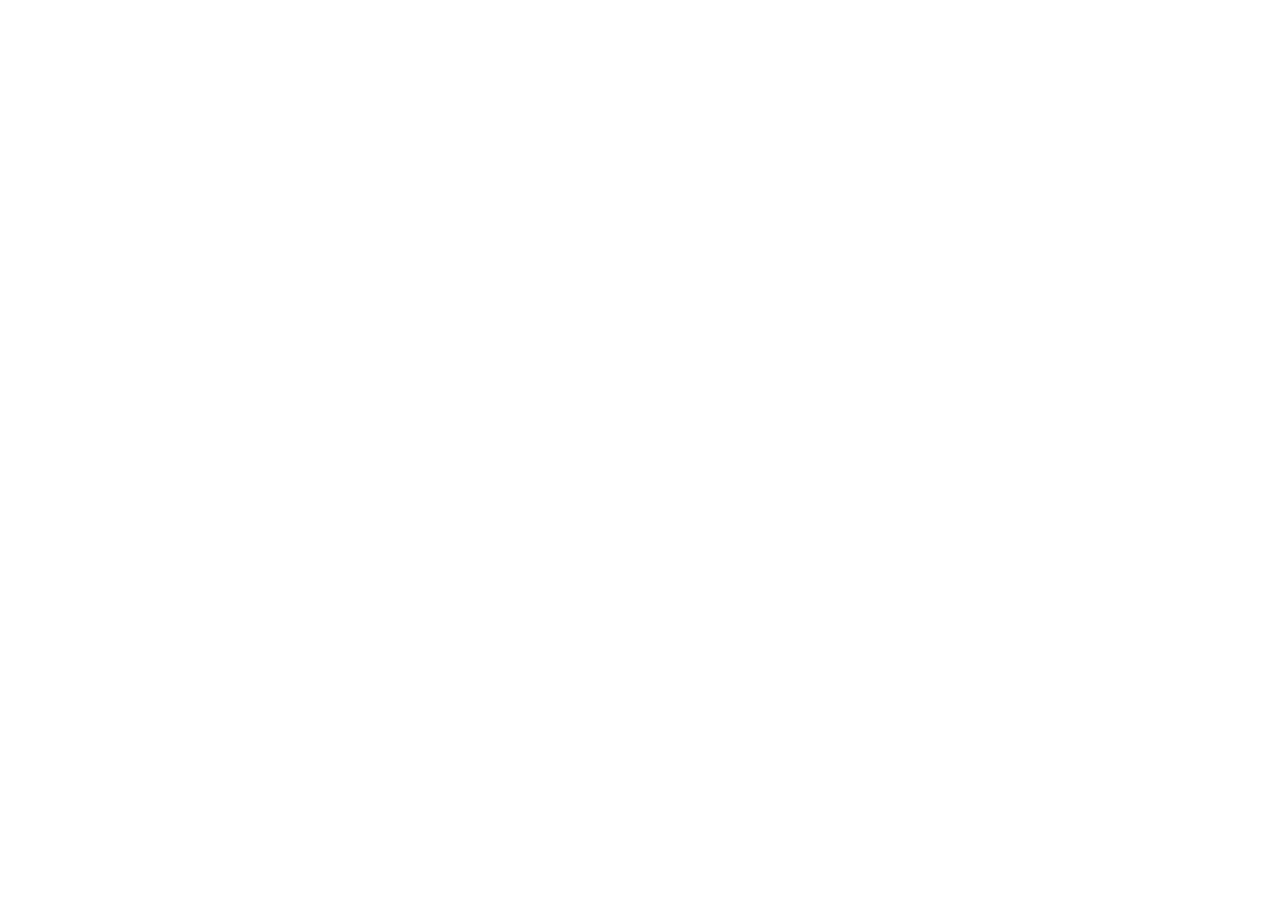
==== index.html @ dbf49f88 "Created html and css index.html - basic head and title styles.css - empty" ====
<!DOCTYPE html>
<html>
    <head>
        <meta charset = "UTF-8"> 

        <meta name="viewport" content="width=device-width, initial-scale=1.0">

        <title> Gregory Morrison | Portfolio</title>

        <link rel="stylesheet" href="styles.css">

    </head>
    
</html>
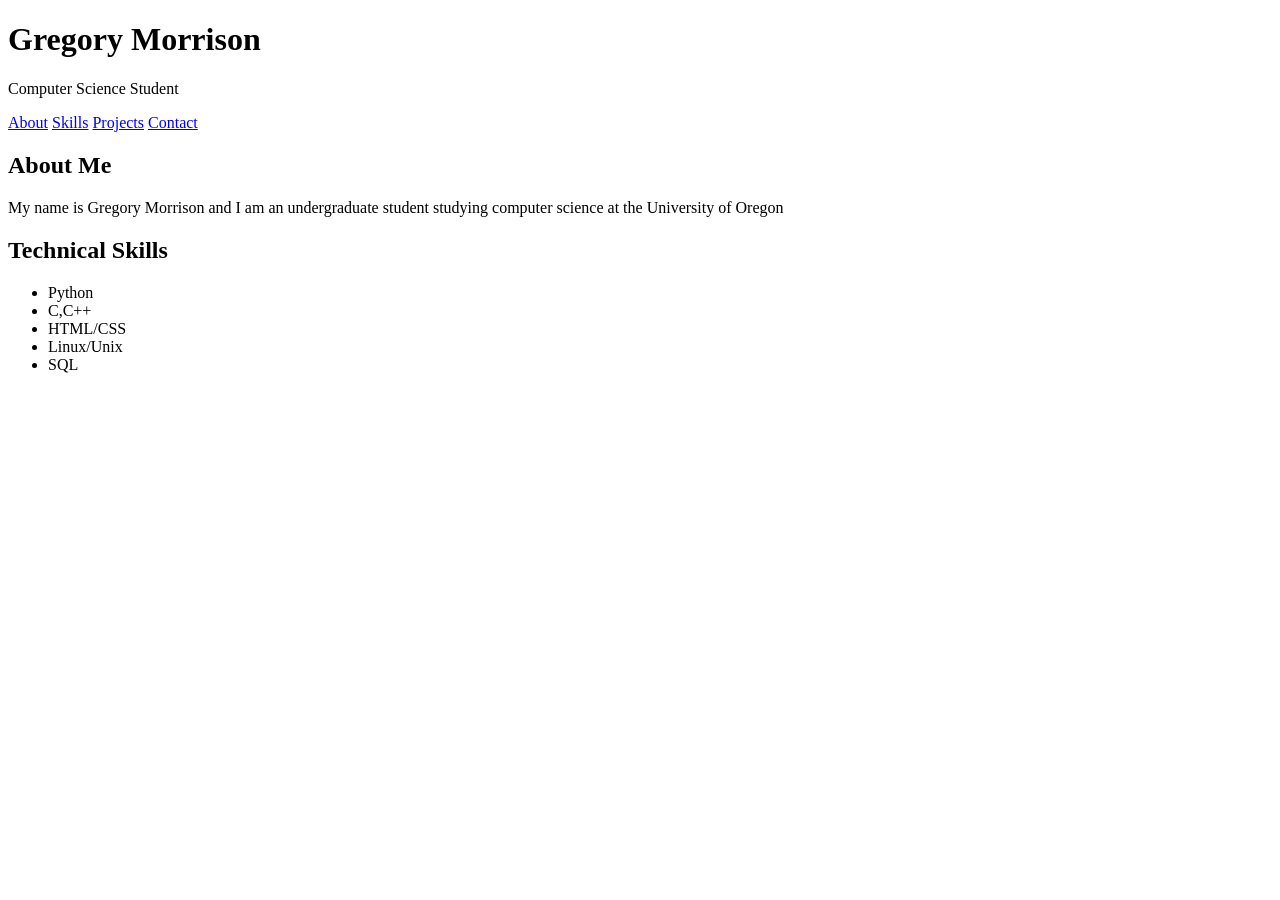
==== commit fa3ead72: "Updated html Updated index.html to include basic body" ====
--- a/index.html
+++ b/index.html
@@ -10,5 +10,45 @@
         <link rel="stylesheet" href="styles.css">
 
     </head>
-    
+    <body>
+        <header>
+            <h1> Gregory Morrison </h1>
+            <p> Computer Science Student</p>
+        </header>
+
+        <nav>
+            <a href="#about">About</a>
+            <a href="#skills">Skills</a>
+            <a href="#projects">Projects</a>
+            <a href="#contact">Contact</a>
+        </nav>
+
+        <main>
+            <section id="about">
+                <h2>About Me</h2>
+                <p>My name is Gregory Morrison and I am an undergraduate student studying computer science at the University of Oregon</p>
+            </section>
+
+            <section id="skills">
+                <h2>Technical Skills</h2>
+                <ul>
+                    <li>Python</li>
+                    <li>C,C++</li>
+                    <li>HTML/CSS</li>
+                    <li>Linux/Unix</li>
+                    <li>SQL</li>
+                </ul>
+
+            </section>
+
+            <section id="projects">
+
+            </section>
+
+            <section id="contact">
+
+            </section>
+        </main>
+
+    </body>
 </html>
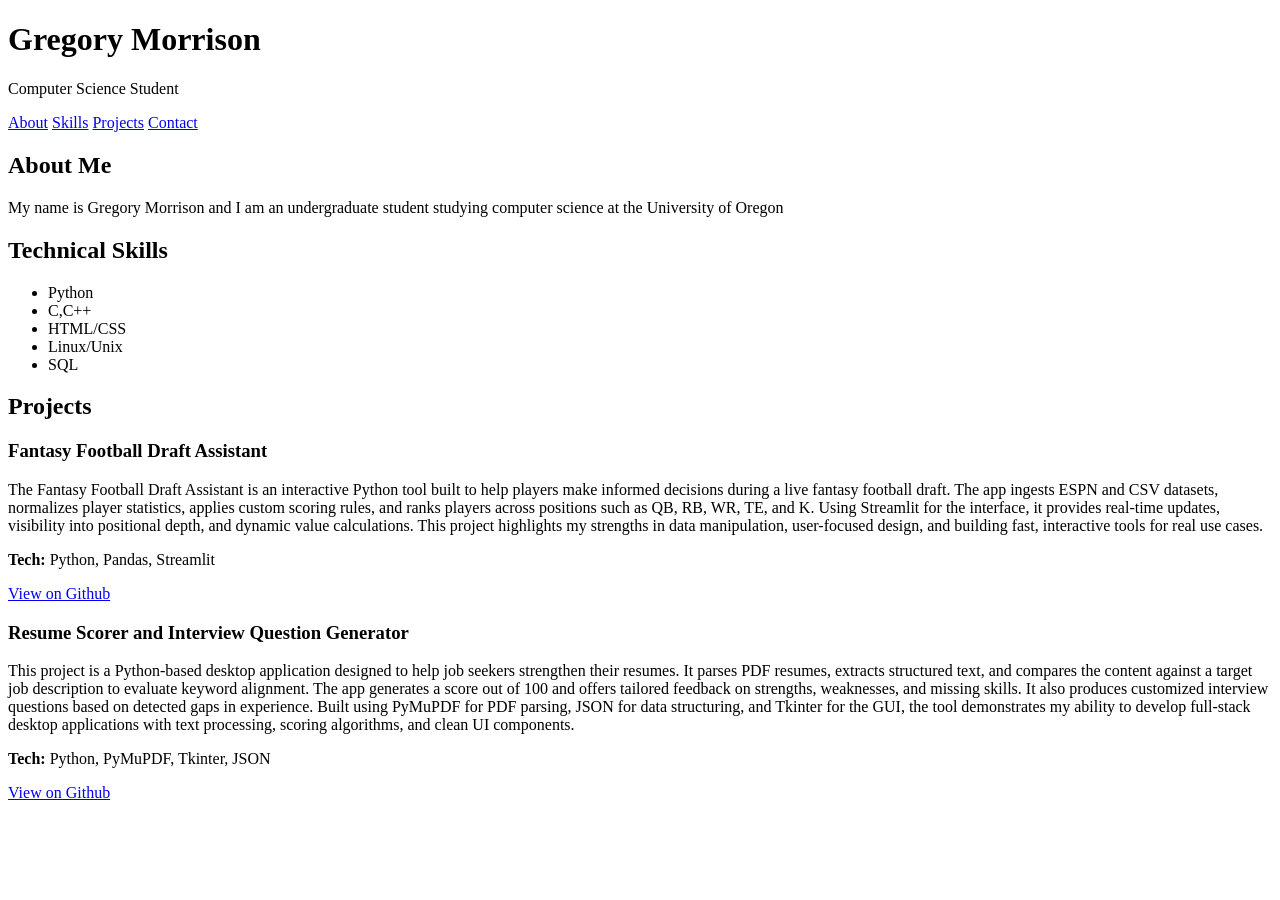
==== commit 520666ed: "Edited html and css css styling to body of html Finished projects section of body in index.html Dele" ====
--- a/index.html
+++ b/index.html
@@ -42,7 +42,21 @@
             </section>
 
             <section id="projects">
+                <h2>Projects</h2>
 
+                <div class="project-card">
+                    <h3>Fantasy Football Draft Assistant</h3>
+                    <p>The Fantasy Football Draft Assistant is an interactive Python tool built to help players make informed decisions during a live fantasy football draft. The app ingests ESPN and CSV datasets, normalizes player statistics, applies custom scoring rules, and ranks players across positions such as QB, RB, WR, TE, and K. Using Streamlit for the interface, it provides real-time updates, visibility into positional depth, and dynamic value calculations. This project highlights my strengths in data manipulation, user-focused design, and building fast, interactive tools for real use cases.</p>
+                    <p><strong>Tech: </strong> Python, Pandas, Streamlit</p>
+                    <a href="https://github.com/Gregmorr/FantasyFootballChatBot.git" target="_blank">View on Github</a>
+                </div>
+
+                <div class="project-card">
+                    <h3>Resume Scorer and Interview Question Generator</h3>
+                    <p>This project is a Python-based desktop application designed to help job seekers strengthen their resumes. It parses PDF resumes, extracts structured text, and compares the content against a target job description to evaluate keyword alignment. The app generates a score out of 100 and offers tailored feedback on strengths, weaknesses, and missing skills. It also produces customized interview questions based on detected gaps in experience. Built using PyMuPDF for PDF parsing, JSON for data structuring, and Tkinter for the GUI, the tool demonstrates my ability to develop full-stack desktop applications with text processing, scoring algorithms, and clean UI components.</p>
+                    <p><strong>Tech: </strong>Python, PyMuPDF, Tkinter, JSON</p>
+                    <a href="https://github.com/Tyrost/Resume-Builder-UO-Hackathon.git" target="_blank">View on Github</a>
+                </div>
             </section>
 
             <section id="contact">
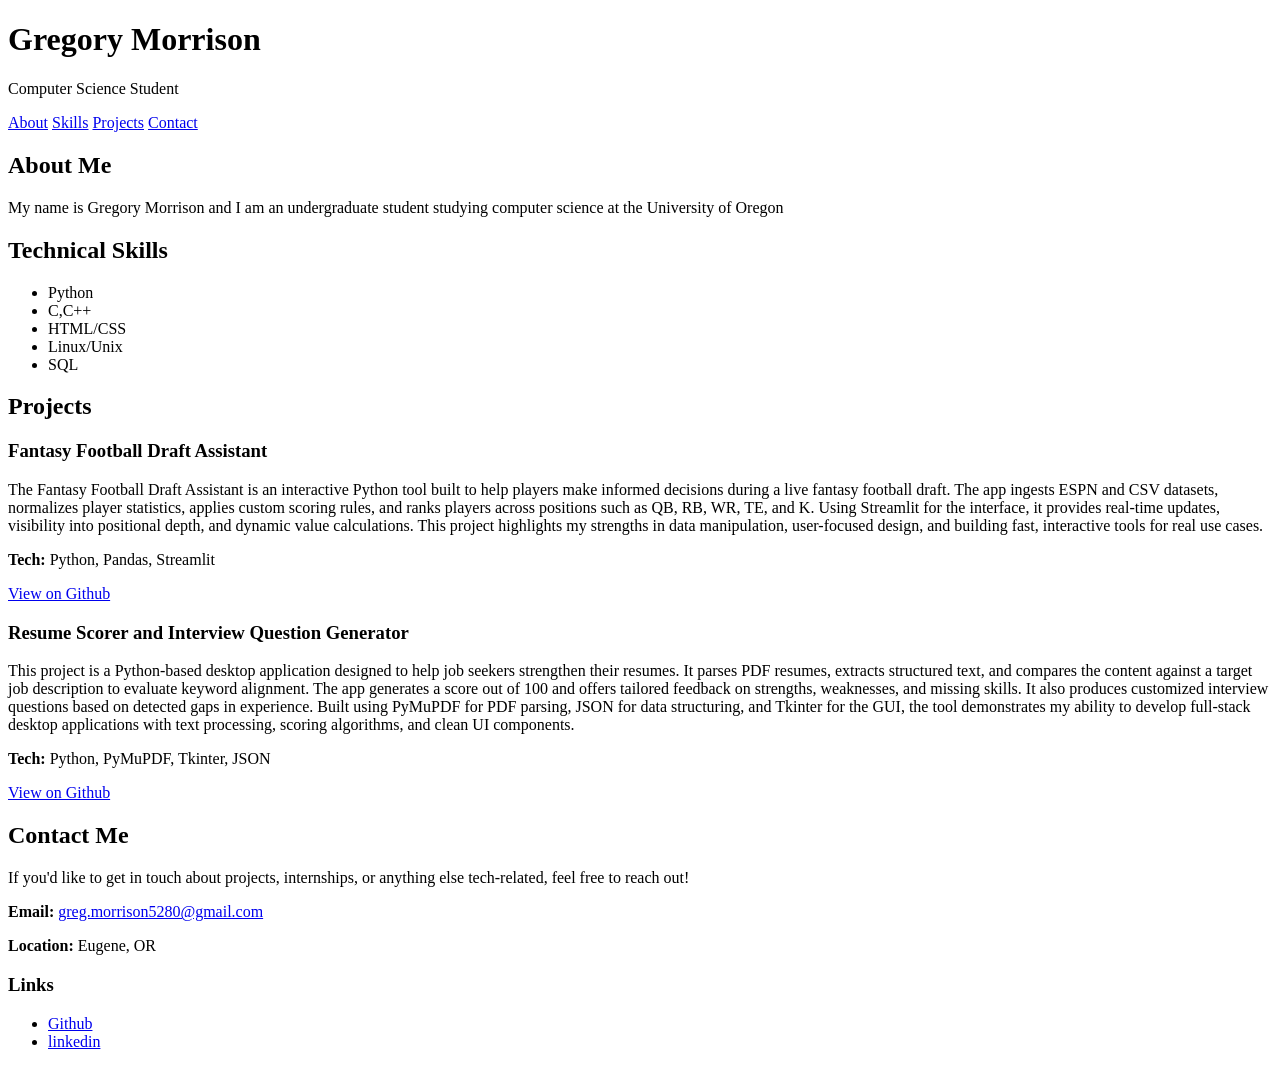
==== commit 9d988889: "updated index.html updated index.html to include a contact section" ====
--- a/index.html
+++ b/index.html
@@ -60,6 +60,22 @@
             </section>
 
             <section id="contact">
+                <h2>Contact Me</h2>
+                <p>If you'd like to get in touch about projects, internships, or anything else tech-related, feel free to reach out!</p>
+                <div class="contact-info">
+                    <p><strong>Email: </strong> <a href="mailto:greg.morrison5280@gmail.com">greg.morrison5280@gmail.com</a></p>
+                    <p><strong>Location: </strong> Eugene, OR</p>
+                </div>
+
+                <div class="social-info">
+                    <h3>Links</h3>
+                    <ul>
+                        <li><a href="https://github.com/Gregmorr" target="_blank">Github</a></li>
+                        <li><a href="www.linkedin.com/in/gregmorrison12" target="_blank">linkedin</a></li>
+                    </ul>
+
+                </div>
+
 
             </section>
         </main>
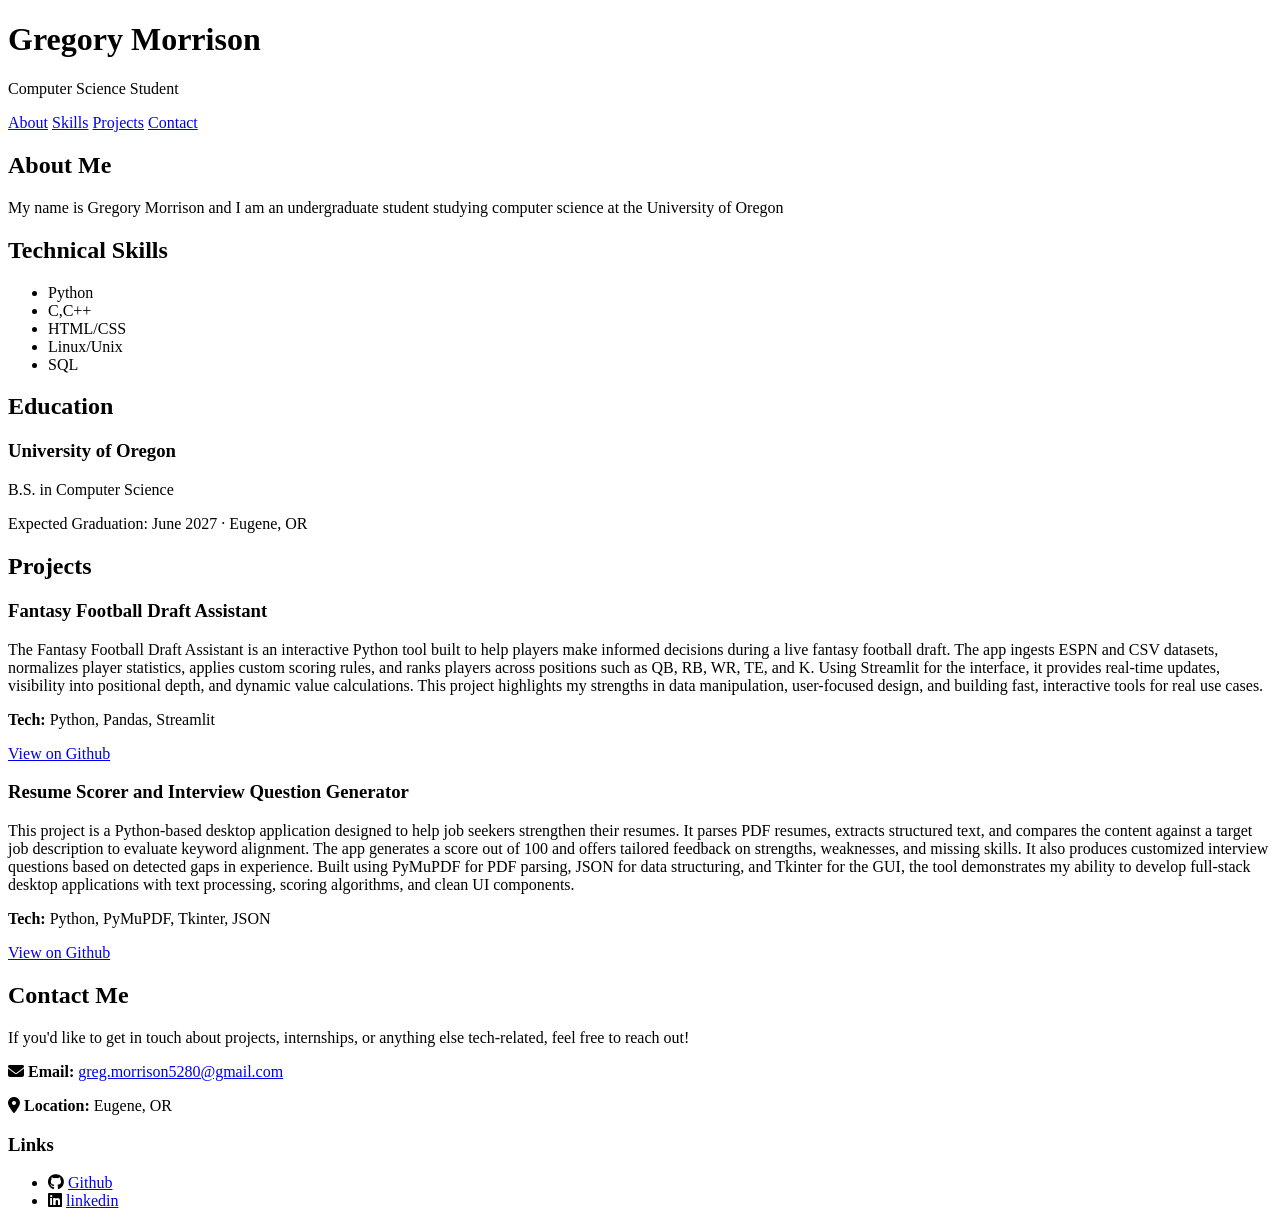
==== commit bcea13d5: "Updated html Added Education Section" ====
--- a/index.html
+++ b/index.html
@@ -8,6 +8,7 @@
         <title> Gregory Morrison | Portfolio</title>
 
         <link rel="stylesheet" href="styles.css">
+        <link rel="stylesheet" href="https://cdnjs.cloudflare.com/ajax/libs/font-awesome/6.5.0/css/all.min.css">
 
     </head>
     <body>
@@ -41,6 +42,17 @@
 
             </section>
 
+            <section id="education">
+                <h2>Education</h2>
+
+                <div class="edu-item">
+                    <h3>University of Oregon</h3>
+                    <p class="edu-degree">B.S. in Computer Science</p>
+                    <p class="edu-meta">Expected Graduation: June 2027 · Eugene, OR</p>
+                </div>
+
+            </section>
+
             <section id="projects">
                 <h2>Projects</h2>
 
@@ -63,15 +75,25 @@
                 <h2>Contact Me</h2>
                 <p>If you'd like to get in touch about projects, internships, or anything else tech-related, feel free to reach out!</p>
                 <div class="contact-info">
-                    <p><strong>Email: </strong> <a href="mailto:greg.morrison5280@gmail.com">greg.morrison5280@gmail.com</a></p>
-                    <p><strong>Location: </strong> Eugene, OR</p>
+                    
+                    <p>
+                        <i class="fa-solid fa-envelope"></i>
+                        <strong>Email: </strong> <a href="mailto:greg.morrison5280@gmail.com">greg.morrison5280@gmail.com</a></p>
+
+                    <p>
+                        <i class="fa-solid fa-location-dot"></i>
+                        <strong>Location: </strong> Eugene, OR</p>
                 </div>
 
                 <div class="social-info">
                     <h3>Links</h3>
                     <ul>
-                        <li><a href="https://github.com/Gregmorr" target="_blank">Github</a></li>
-                        <li><a href="www.linkedin.com/in/gregmorrison12" target="_blank">linkedin</a></li>
+                        <li>
+                            <i class="fa-brands fa-github"></i>
+                            <a href="https://github.com/Gregmorr" target="_blank">Github</a></li>
+                        <li>
+                            <i class="fa-brands fa-linkedin"></i>
+                            <a href="www.linkedin.com/in/gregmorrison12" target="_blank">linkedin</a></li>
                     </ul>
 
                 </div>
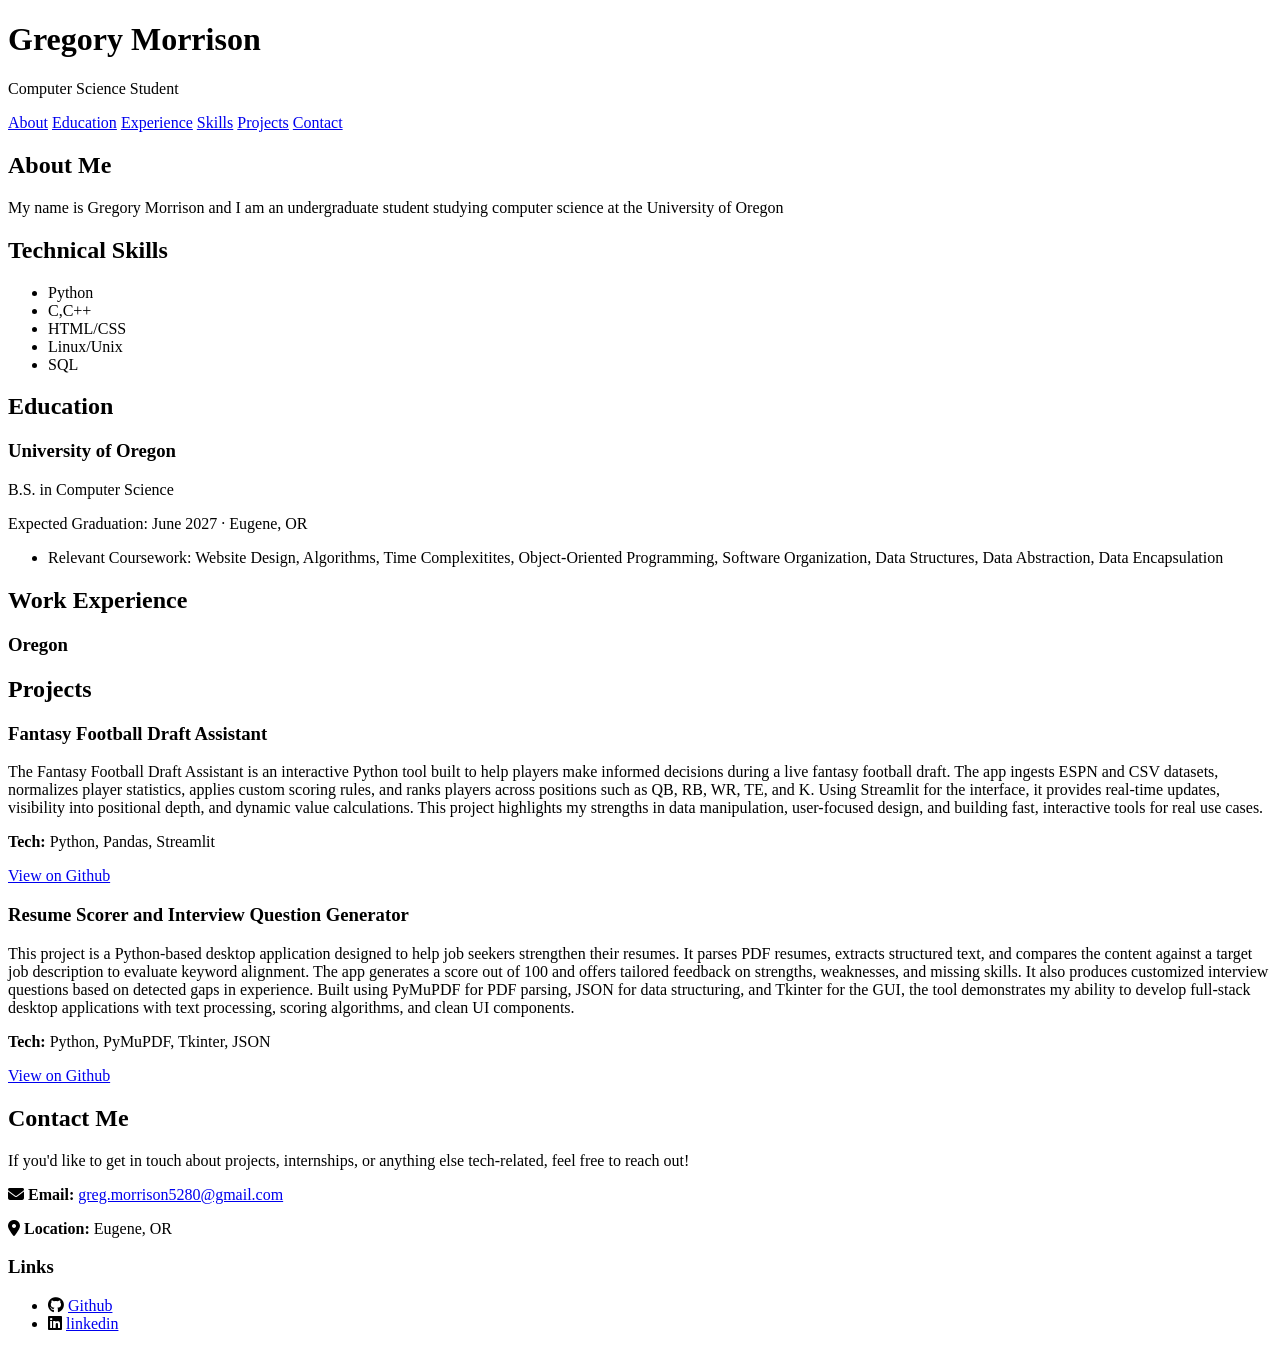
==== commit 2f3bf5d5: "Updated index.html Ubdated index to add education and experience" ====
--- a/index.html
+++ b/index.html
@@ -19,6 +19,8 @@
 
         <nav>
             <a href="#about">About</a>
+            <a href="#education">Education</a>
+            <a href="#experience">Experience</a>
             <a href="#skills">Skills</a>
             <a href="#projects">Projects</a>
             <a href="#contact">Contact</a>
@@ -49,9 +51,20 @@
                     <h3>University of Oregon</h3>
                     <p class="edu-degree">B.S. in Computer Science</p>
                     <p class="edu-meta">Expected Graduation: June 2027 · Eugene, OR</p>
+                    <ul>
+                        <li>Relevant Coursework: Website Design, Algorithms, Time Complexitites, Object-Oriented Programming, Software Organization, Data Structures, Data Abstraction, Data Encapsulation </li>
+                    </ul>
                 </div>
+            </section>
 
+            <section id="experience">
+                <h2>Work Experience</h2>
+
+                <div class="exp-item">
+                    <h3>Oregon</h3>
+                </div>
             </section>
+
 
             <section id="projects">
                 <h2>Projects</h2>
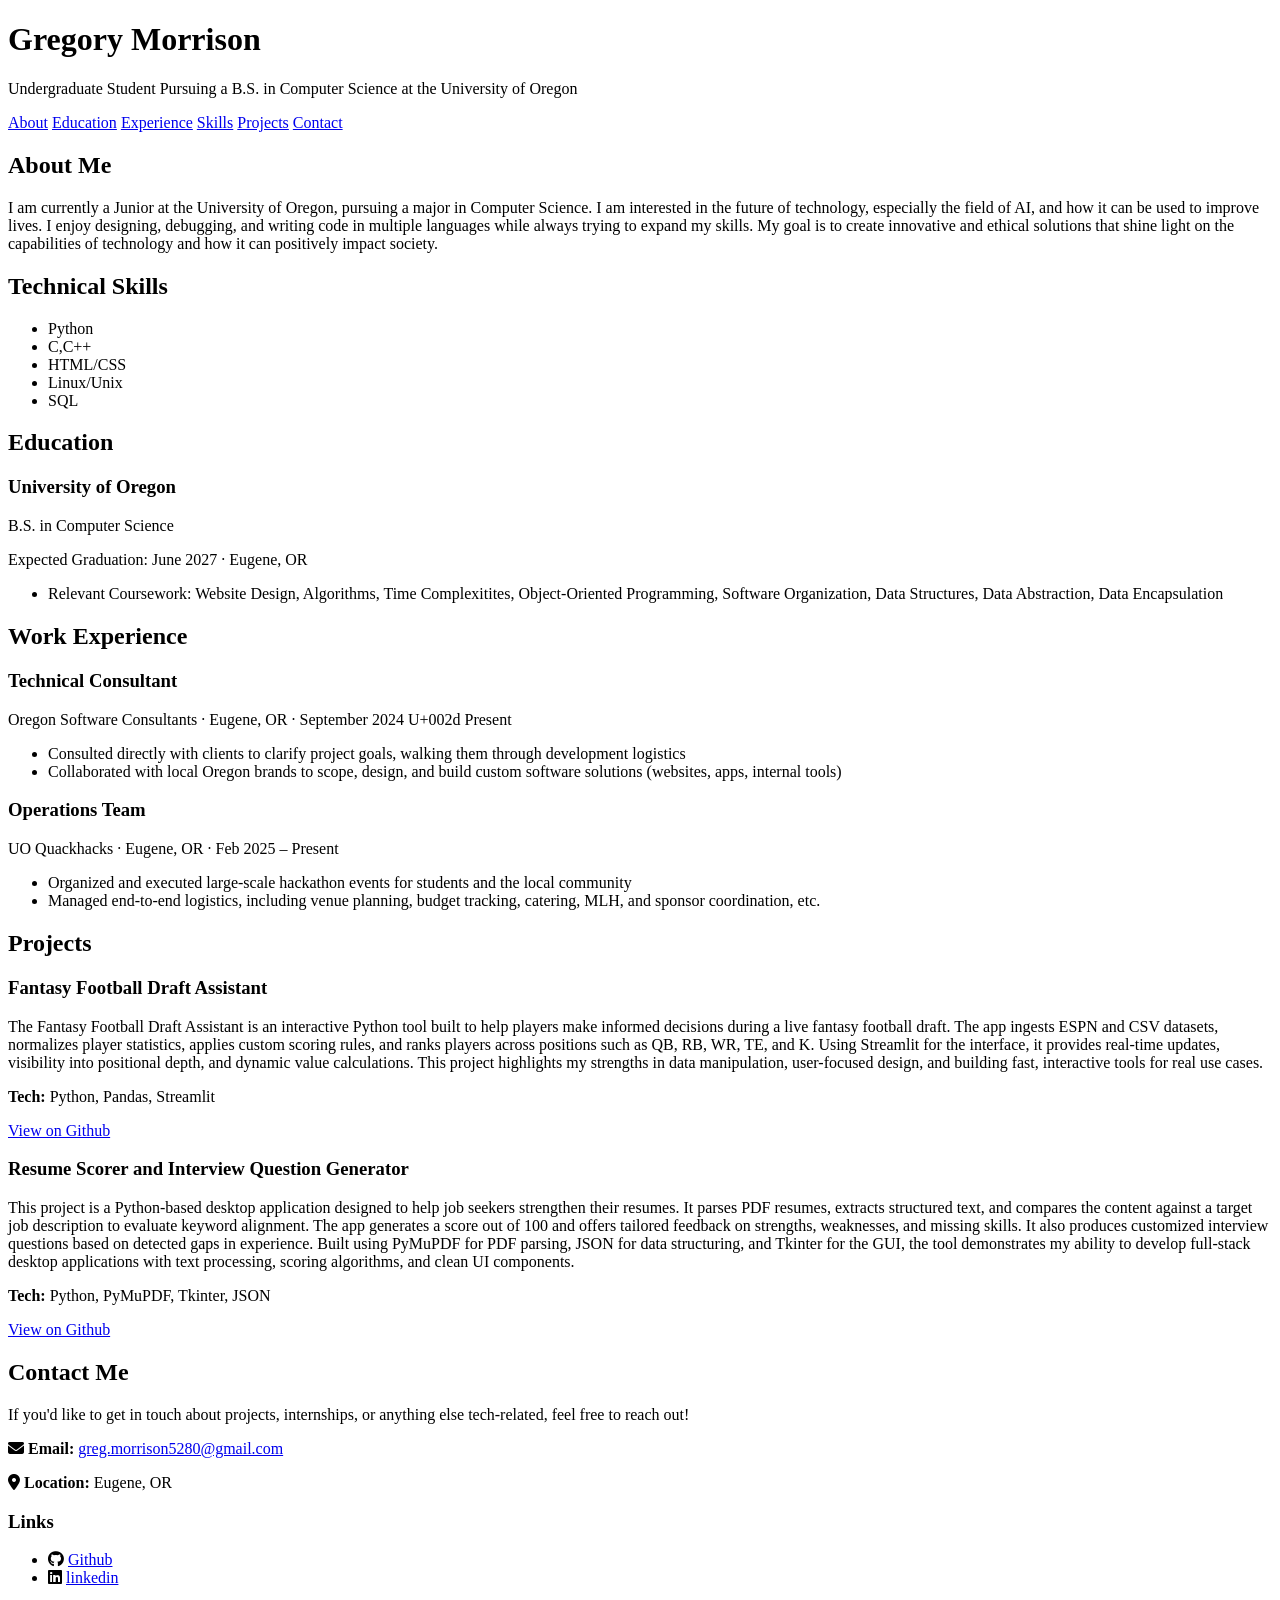
==== commit c43f1bf0: "Updated index.html Finished basic info" ====
--- a/index.html
+++ b/index.html
@@ -2,19 +2,18 @@
 <html>
     <head>
         <meta charset = "UTF-8"> 
-
         <meta name="viewport" content="width=device-width, initial-scale=1.0">
-
         <title> Gregory Morrison | Portfolio</title>
 
-        <link rel="stylesheet" href="styles.css">
         <link rel="stylesheet" href="https://cdnjs.cloudflare.com/ajax/libs/font-awesome/6.5.0/css/all.min.css">
+        <link href="https://fonts.googleapis.com/css2?family=Inter:wght@400;500;600;700&display=swap" rel="stylesheet">
+         <link rel="stylesheet" href="styles.css">
 
     </head>
     <body>
         <header>
             <h1> Gregory Morrison </h1>
-            <p> Computer Science Student</p>
+            <p> Undergraduate Student Pursuing a B.S. in Computer Science at the University of Oregon </p>
         </header>
 
         <nav>
@@ -29,7 +28,7 @@
         <main>
             <section id="about">
                 <h2>About Me</h2>
-                <p>My name is Gregory Morrison and I am an undergraduate student studying computer science at the University of Oregon</p>
+                <p>I am currently a Junior at the University of Oregon, pursuing a major in Computer Science. I am interested in the future of technology, especially the field of AI, and how it can be used to improve lives. I enjoy designing, debugging, and writing code in multiple languages while always trying to expand my skills. My goal is to create innovative and ethical solutions that shine light on the capabilities of technology and how it can positively impact society.</p>
             </section>
 
             <section id="skills">
@@ -61,7 +60,21 @@
                 <h2>Work Experience</h2>
 
                 <div class="exp-item">
-                    <h3>Oregon</h3>
+                    <h3>Technical Consultant</h3>
+                    <p class="exp-meta">Oregon Software Consultants · Eugene, OR · September 2024 U+002d Present</p>
+                    <ul>
+                        <li>Consulted directly with clients to clarify project goals, walking them through development logistics</li>
+                        <li>Collaborated with local Oregon brands to scope, design, and build custom software solutions (websites, apps, internal tools)</li>
+                    </ul>
+                </div>
+
+                <div class="exp-item">
+                    <h3>Operations Team</h3>
+                    <p class="exp-meta">UO Quackhacks · Eugene, OR · Feb 2025 – Present</p>
+                    <ul>
+                        <li>Organized and executed large-scale hackathon events for students and the local community</li>
+                        <li>Managed end-to-end logistics, including venue planning, budget tracking, catering, MLH, and sponsor coordination, etc.</li>
+                    </ul>
                 </div>
             </section>
 
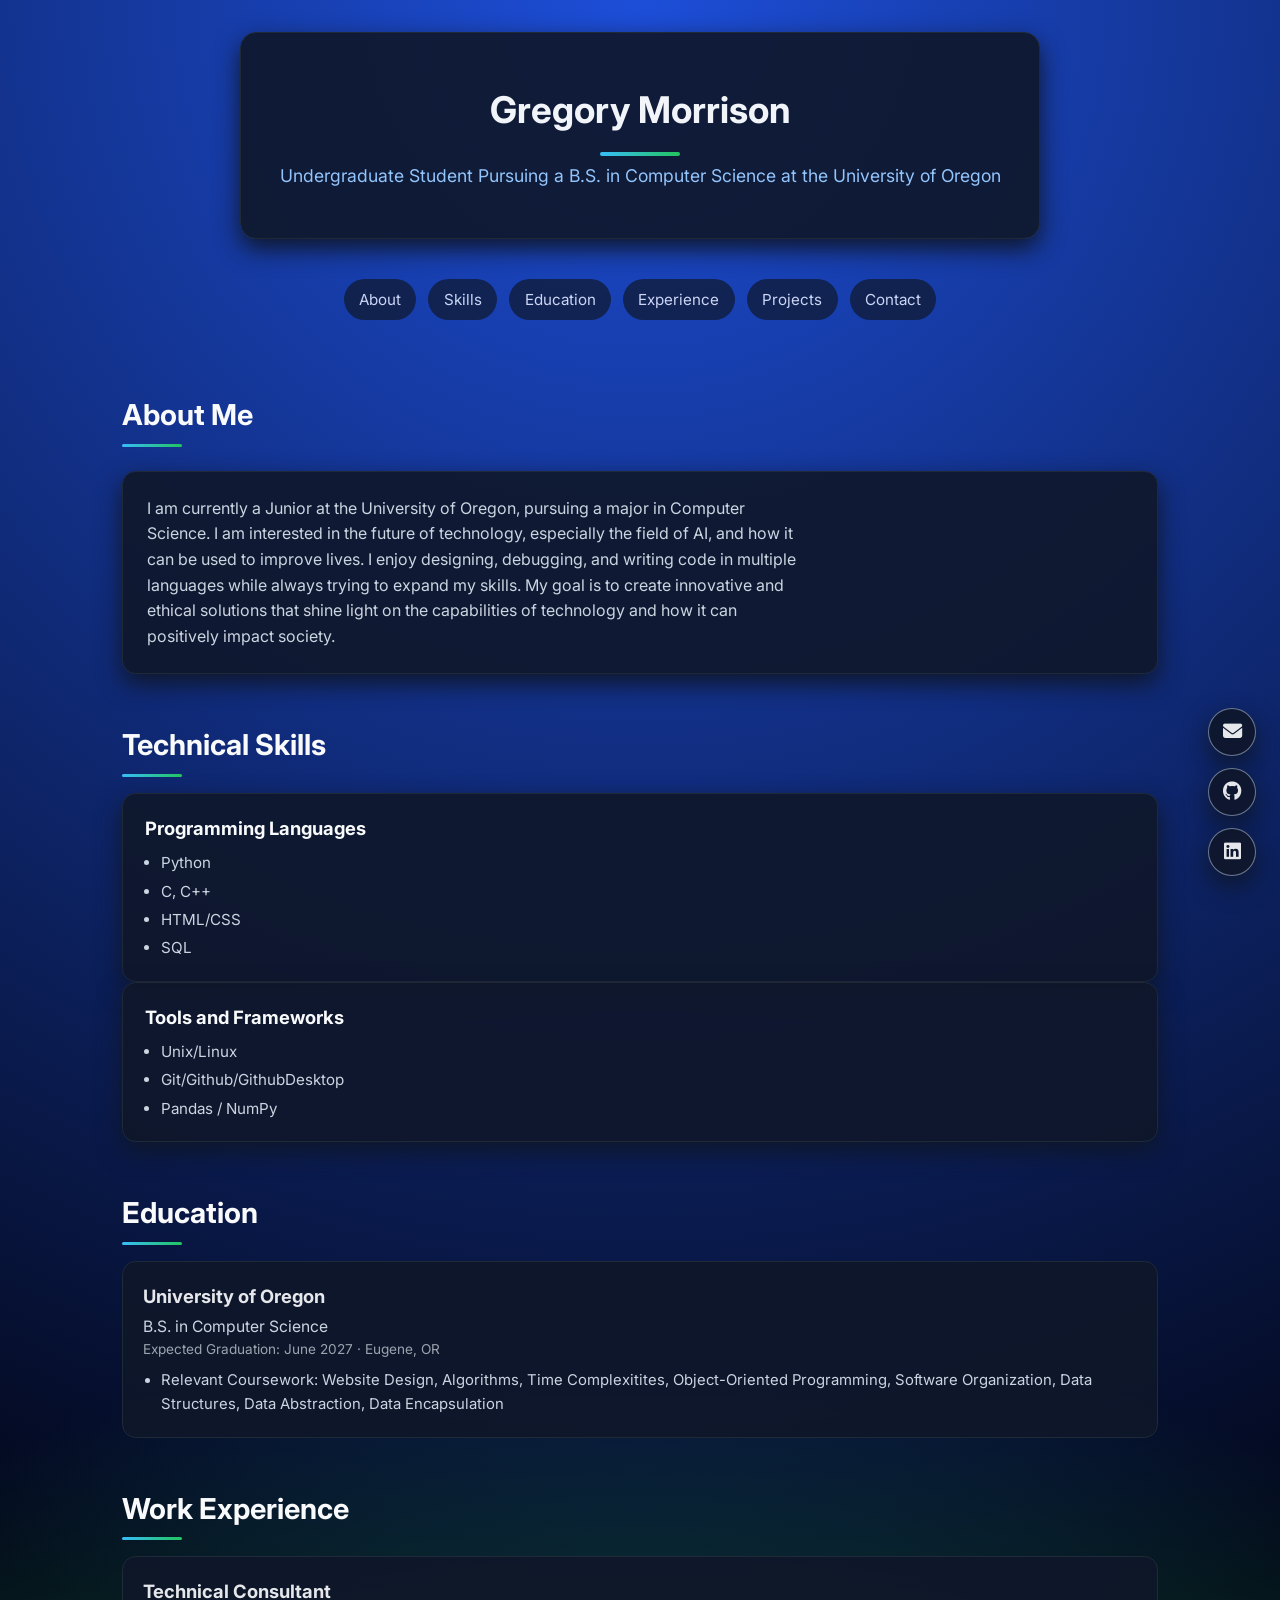
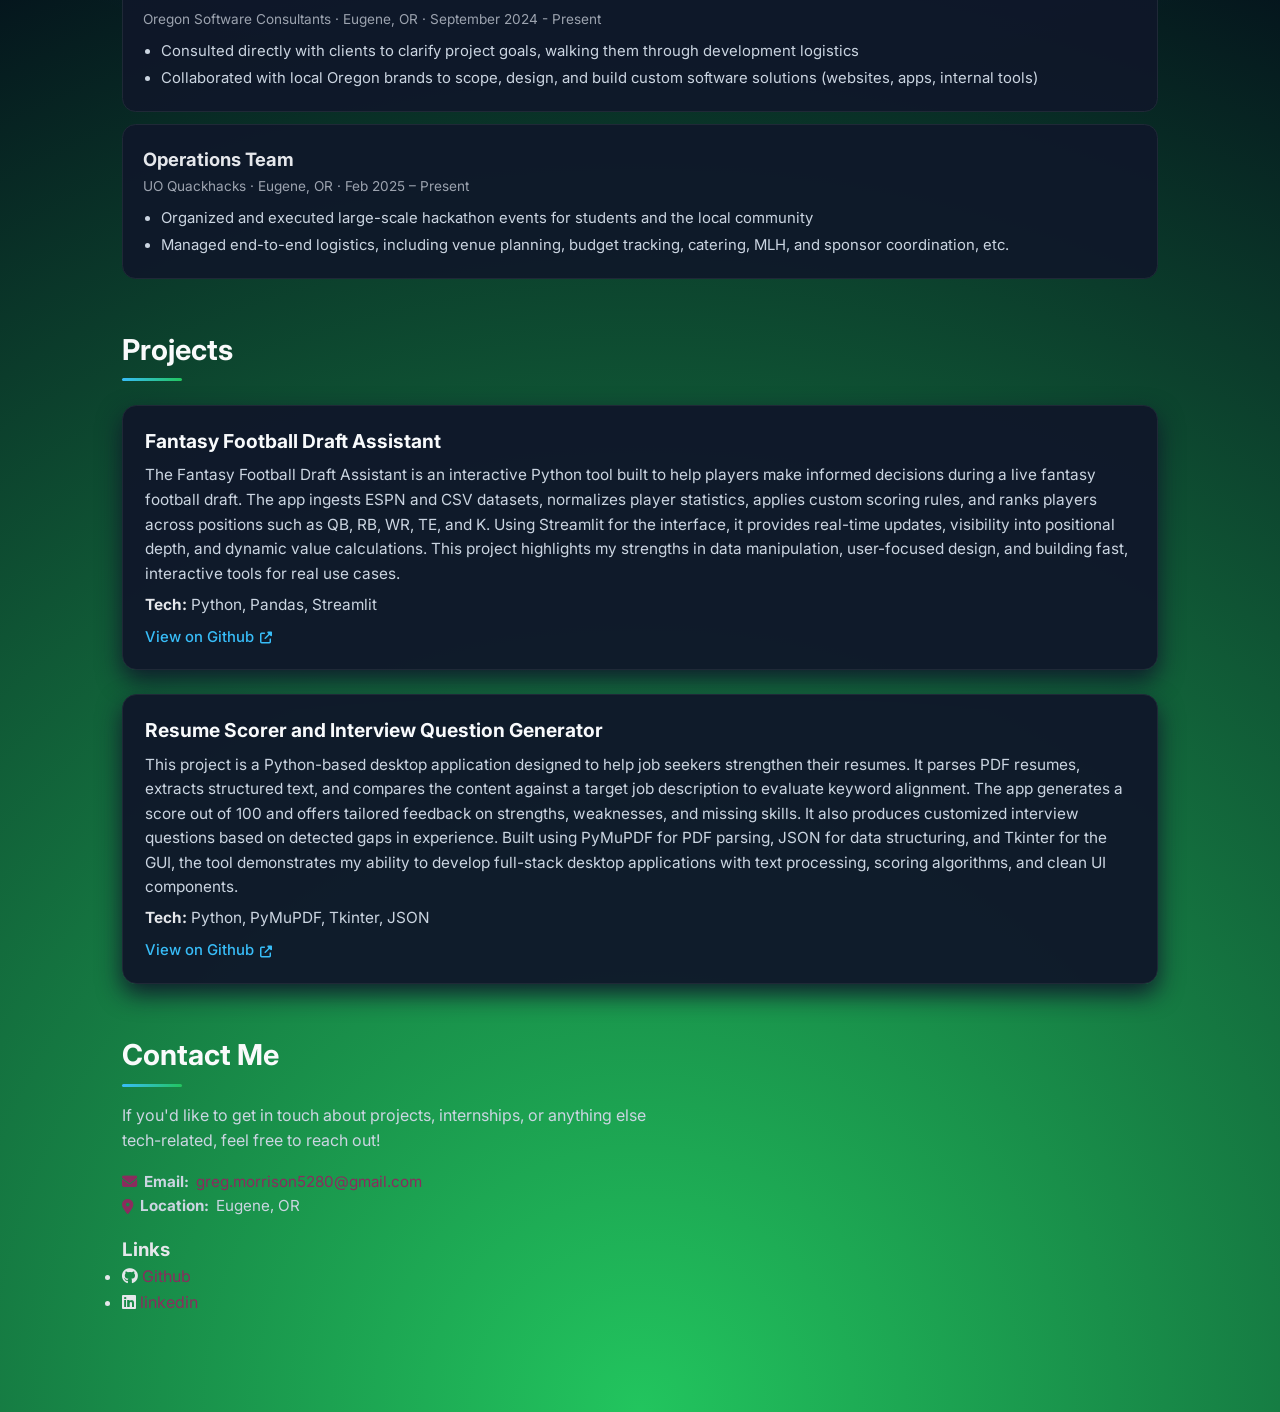
==== commit e51317b8: "Moved html and css outside of personal_website deleted personal_website" ====
--- a/index.html
+++ b/index.html
@@ -11,16 +11,16 @@
 
     </head>
     <body>
-        <header>
+        <header class="hero-header">
             <h1> Gregory Morrison </h1>
             <p> Undergraduate Student Pursuing a B.S. in Computer Science at the University of Oregon </p>
         </header>
 
-        <nav>
+        <nav class="nav-links">
             <a href="#about">About</a>
+            <a href="#skills">Skills</a>
             <a href="#education">Education</a>
             <a href="#experience">Experience</a>
-            <a href="#skills">Skills</a>
             <a href="#projects">Projects</a>
             <a href="#contact">Contact</a>
         </nav>
@@ -28,19 +28,38 @@
         <main>
             <section id="about">
                 <h2>About Me</h2>
-                <p>I am currently a Junior at the University of Oregon, pursuing a major in Computer Science. I am interested in the future of technology, especially the field of AI, and how it can be used to improve lives. I enjoy designing, debugging, and writing code in multiple languages while always trying to expand my skills. My goal is to create innovative and ethical solutions that shine light on the capabilities of technology and how it can positively impact society.</p>
+                <div class="about-card">
+                    <p>I am currently a Junior at the University of Oregon, pursuing a major in Computer Science. 
+                I am interested in the future of technology, especially the field of AI, and how it can be used to improve lives. 
+                I enjoy designing, debugging, and writing code in multiple languages while always trying to expand my skills. 
+                My goal is to create innovative and ethical solutions that shine light on the capabilities of technology and how it can positively impact society.
+                   </p>
+                </div>
             </section>
 
             <section id="skills">
                 <h2>Technical Skills</h2>
+
+                <div class="skill-grid-match">
+
+                <div class="skill-card-match">
+                    <h3>Programming Languages</h3>
                 <ul>
                     <li>Python</li>
-                    <li>C,C++</li>
+                    <li>C, C++</li>
                     <li>HTML/CSS</li>
-                    <li>Linux/Unix</li>
                     <li>SQL</li>
                 </ul>
+            </div>
 
+            <div class="skill-card-match">
+                <h3>Tools and Frameworks</h3>
+                <ul>
+                    <li>Unix/Linux</li>
+                    <li>Git/Github/GithubDesktop</li>
+                    <li>Pandas / NumPy</li>
+                </ul>
+            </div>
             </section>
 
             <section id="education">
@@ -61,7 +80,7 @@
 
                 <div class="exp-item">
                     <h3>Technical Consultant</h3>
-                    <p class="exp-meta">Oregon Software Consultants · Eugene, OR · September 2024 U+002d Present</p>
+                    <p class="exp-meta">Oregon Software Consultants · Eugene, OR · September 2024 - Present</p>
                     <ul>
                         <li>Consulted directly with clients to clarify project goals, walking them through development logistics</li>
                         <li>Collaborated with local Oregon brands to scope, design, and build custom software solutions (websites, apps, internal tools)</li>
@@ -127,6 +146,16 @@
 
             </section>
         </main>
-
+        <div class="floating-links">
+            <a href="#contact" class="fab" title="Contact">
+                <i class="fa-solid fa-envelope"></i>
+            </a>
+            <a href="https://github.com/Gregmorr" class="fab" target="_blank" title="GitHub">
+                <i class="fa-brands fa-github"></i>
+            </a>
+            <a href="https://www.linkedin.com/in/gregmorrison12/" class="fab" target="_blank" title="LinkedIn">
+                <i class="fa-brands fa-linkedin"></i>
+            </a>
+        </div>
     </body>
 </html>
--- a/styles.css
+++ b/styles.css
@@ -0,0 +1,686 @@
+/* ============================
+   GLOBAL / RESET
+   ============================ */
+
+* {
+  margin: 0;
+  padding: 0;
+  box-sizing: border-box;
+}
+
+html {
+  scroll-behavior: smooth;
+}
+
+body {
+  font-family: "Inter", system-ui, -apple-system, BlinkMacSystemFont, "Segoe UI", sans-serif;
+  background:
+    radial-gradient(circle at top, #1d4ed8 0, transparent 55%),
+    radial-gradient(circle at bottom, #22c55e 0, transparent 55%),
+    #020617;
+  color: #e5e7eb;
+  line-height: 1.6;
+  min-height: 100vh;
+}
+
+/* A simple centered layout */
+header.site-header,
+main,
+footer.site-footer {
+  max-width: 1100px;
+  margin: 0 auto;
+  padding: 0 1.5rem;
+}
+
+/* Links */
+a {
+  color: #38bdf8;
+  text-decoration: none;
+}
+
+a:hover {
+  text-decoration: underline;
+}
+
+/* Section spacing */
+.section,
+#about,
+#skills,
+#education,
+#experience,
+#projects,
+#contact {
+  margin-top: 3.0rem;
+  margin-bottom: 3.0rem;
+}
+
+.section h2,
+#about h2,
+#skills h2,
+#education h2,
+#experience h2,
+#projects h2,
+#contact h2 {
+  font-size: 1.8rem;
+  margin-bottom: 1rem;
+  color: #f9fafb;
+  position: relative;
+}
+
+.section h2::after,
+#about h2::after,
+#skills h2::after,
+#education h2::after,
+#experience h2::after,
+#projects h2::after,
+#contact h2::after {
+  content: "";
+  display: block;
+  width: 60px;
+  height: 3px;
+  background: linear-gradient(to right, #38bdf8, #22c55e);
+  border-radius: 999px;
+  margin-top: 0.35rem;
+}
+
+
+/* ============================
+   HEADER & NAV
+   ============================ */
+
+.site-header {
+  position: sticky;
+  top: 0;
+  z-index: 50;
+  backdrop-filter: blur(14px);
+  background: rgba(15, 23, 42, 0.92);
+  border-bottom: 1px solid rgba(148, 163, 184, 0.35);
+  padding: 1rem 1.5rem;
+  display: flex;
+  flex-direction: column;
+  gap: 0.5rem;
+}
+
+.site-header h1 {
+  font-size: 1.9rem;
+  font-weight: 700;
+}
+
+.site-header p {
+  color: #9ca3af;
+  font-size: 0.95rem;
+}
+
+.site-header nav {
+  margin-top: 0.5rem;
+  display: flex;
+  flex-wrap: wrap;
+  gap: 0.75rem;
+}
+
+.site-header nav a {
+  font-size: 0.9rem;
+  padding: 0.4rem 0.75rem;
+  border-radius: 999px;
+  background: rgba(15, 23, 42, 0.7);
+  border: 1px solid transparent;
+  color: #cbd5f5;
+  text-decoration: none;
+  transition: all 0.2s ease;
+}
+
+.site-header nav a:hover {
+  border-color: rgba(148, 163, 184, 0.7);
+  background: rgba(15, 23, 42, 1);
+}
+
+/* Larger screens: header row layout */
+@media (min-width: 768px) {
+  .site-header {
+    padding: 1rem 0;
+    flex-direction: row;
+    align-items: center;
+    justify-content: space-between;
+  }
+
+  header.site-header,
+  main,
+  footer.site-footer {
+    padding: 0 2rem;
+  }
+}
+
+/* ============================
+   MAIN LAYOUT
+   ============================ */
+
+main {
+  padding-top: 1.5rem;
+  padding-bottom: 3rem;
+}
+
+/* About Section */
+#about p {
+  max-width: 650px;
+  color: #cbd5e1;
+}
+
+/* ============================
+   SKILLS
+   ============================ */
+
+.skills-grid {
+  display: grid;
+  gap: 1rem;
+  grid-template-columns: repeat(auto-fit, minmax(220px, 1fr));
+}
+
+.skill-card {
+  background: rgba(15, 23, 42, 0.9);
+  border: 1px solid #1f2937;
+  border-radius: 0.85rem;
+  padding: 1rem;
+  box-shadow: 0 8px 20px rgba(15, 23, 42, 0.9);
+  transition: all 0.2s ease;
+}
+
+.skill-card:hover {
+  border-color: #38bdf8;
+  transform: translateY(-3px);
+  box-shadow: 0 12px 26px rgba(15, 23, 42, 0.9);
+}
+
+.skill-card h3 {
+  font-size: 1.1rem;
+  margin-bottom: 0.4rem;
+}
+
+.skill-card ul {
+  list-style: none;
+  font-size: 0.93rem;
+  color: #cbd5e1;
+}
+
+.skill-card li {
+  margin-bottom: 0.2rem;
+}
+
+/* ============================
+   PROJECTS
+   ============================ */
+
+#projects {
+  margin-top: 2.5rem;
+}
+
+#projects h2 {
+  margin-bottom: 1.5rem;
+}
+
+/* Project Card */
+.project-card {
+  background: rgba(15, 23, 42, 0.95);
+  border: 1px solid #1f2937;
+  border-radius: 0.9rem;
+  padding: 1.25rem 1.4rem;
+  margin-bottom: 1.5rem;
+  box-shadow: 0 10px 24px rgba(15, 23, 42, 0.95);
+  transition: all 0.25s ease;
+}
+
+.project-card:hover {
+  border-color: #38bdf8;
+  box-shadow: 0 18px 36px rgba(15, 23, 42, 1);
+  transform: translateY(-3px);
+}
+
+.project-card h3 {
+  color: #f8fafc;
+  margin-bottom: 0.4rem;
+  font-size: 1.2rem;
+}
+
+.project-card p {
+  color: #cbd5e1;
+  margin-bottom: 0.4rem;
+  font-size: 0.96rem;
+}
+
+.project-card p strong {
+  color: #e5e7eb;
+}
+
+.project-card a {
+  display: inline-flex;
+  align-items: center;
+  gap: 0.35rem;
+  color: #38bdf8;
+  font-size: 0.93rem;
+  font-weight: 500;
+  text-decoration: none;
+}
+
+.project-card a::after {
+  content: "\f35d"; /* fa-arrow-up-right-from-square */
+  font-family: "Font Awesome 6 Free";
+  font-weight: 900;
+  font-size: 0.75rem;
+}
+
+.project-card a:hover {
+  text-decoration: underline;
+}
+
+/* ============================
+   EDUCATION
+   ============================ */
+
+.edu-item {
+  background: rgba(15, 23, 42, 0.9);
+  border: 1px solid #1f2937;
+  border-radius: 0.85rem;
+  padding: 1.25rem;
+  margin-top: 0.75rem;
+}
+
+.edu-item h3 {
+  font-size: 1.15rem;
+  margin-bottom: 0.2rem;
+}
+
+.edu-degree {
+  color: #cbd5e1;
+  font-size: 0.98rem;
+}
+
+.edu-meta {
+  color: #9ca3af;
+  font-size: 0.85rem;
+  margin-bottom: 0.5rem;
+}
+
+.edu-item ul {
+  list-style: disc;
+  margin-left: 1.1rem;
+  color: #cbd5e1;
+  font-size: 0.93rem;
+}
+
+/* ============================
+   EXPERIENCE
+   ============================ */
+
+.exp-item {
+  background: rgba(15, 23, 42, 0.9);
+  border: 1px solid #1f2937;
+  border-radius: 0.85rem;
+  padding: 1.25rem;
+  margin-top: 0.75rem;
+}
+
+.exp-item h3 {
+  font-size: 1.15rem;
+  margin-bottom: 0.15rem;
+}
+
+.exp-meta {
+  color: #9ca3af;
+  font-size: 0.85rem;
+  margin-bottom: 0.55rem;
+}
+
+.exp-item ul {
+  list-style: disc;
+  margin-left: 1.1rem;
+  color: #cbd5e1;
+  font-size: 0.93rem;
+}
+
+.exp-item li + li {
+  margin-top: 0.2rem;
+}
+
+/* ============================
+   CONTACT
+   ============================ */
+
+#contact p {
+  color: #cbd5e1;
+  max-width: 550px;
+}
+
+.contact-info {
+  margin: 1rem 0;
+}
+
+.contact-info p {
+  display: flex;
+  align-items: center;
+  gap: 0.45rem;
+  font-size: 0.95rem;
+}
+
+.contact-info i {
+  /* use darker complementary accent for contact icons to pair with light green background */
+  color: #8B2C5E;
+}
+
+.social-links {
+  margin-top: 0.75rem;
+}
+
+.social-links h3 {
+  font-size: 1rem;
+  margin-bottom: 0.4rem;
+}
+
+.social-links ul {
+  list-style: none;
+  display: flex;
+  flex-wrap: wrap;
+  gap: 0.75rem;
+}
+
+.social-links li {
+  display: flex;
+  align-items: center;
+  gap: 0.35rem;
+  font-size: 0.95rem;
+}
+
+.social-links i {
+  /* use darker complementary accent for social icons (GitHub / LinkedIn) */
+  color: #8B2C5E;
+}
+
+/* Contact-specific link colors: override global link color only inside the contact section */
+#contact a,
+#contact .contact-info a,
+#contact .social-links a {
+  color: #8B2C5E;
+  text-decoration: none;
+}
+
+#contact a:hover,
+#contact .contact-info a:hover,
+#contact .social-links a:hover {
+  color: #bf6aa0; /* lighter complementary hover */
+  text-decoration: underline;
+}
+
+/* ============================
+   FOOTER
+   ============================ */
+
+.site-footer {
+  max-width: 1100px;
+  margin: 0 auto;
+  padding: 1rem 1.5rem 2rem;
+  border-top: 1px solid rgba(148, 163, 184, 0.3);
+  color: #9ca3af;
+  font-size: 0.85rem;
+  text-align: center;
+}
+
+/* ============================
+   FLOATING ACTION BUTTONS
+   ============================ */
+
+.floating-links {
+  position: fixed;
+  right: 1.5rem;
+  bottom: 1.5rem;
+  display: flex;
+  flex-direction: column;
+  gap: 0.75rem;
+  z-index: 100;
+}
+
+.fab {
+  width: 3rem;
+  height: 3rem;
+  border-radius: 999px;
+  display: inline-flex;
+  align-items: center;
+  justify-content: center;
+  background: rgba(15, 23, 42, 0.9);
+  border: 1px solid rgba(148, 163, 184, 0.7);
+  box-shadow: 0 10px 25px rgba(15, 23, 42, 0.95);
+  color: #e5e7eb;
+  text-decoration: none;
+  transition: all 0.2s ease;
+}
+
+.fab:hover {
+  transform: translateY(-2px) scale(1.03);
+  border-color: #38bdf8;
+  box-shadow: 0 16px 32px rgba(15, 23, 42, 0.95);
+  color: #38bdf8;
+}
+
+.fab i {
+  font-size: 1.2rem;
+}
+
+/* Hide floating buttons on very small screens if you want */
+@media (max-width: 480px) {
+  .floating-links {
+    right: 1rem;
+    bottom: 1rem;
+  }
+}
+
+/* ====== Glow Hover Effect for Cards ====== */
+
+.project-card:hover,
+.skill-card:hover,
+.edu-item:hover,
+.exp-item:hover {
+  border-color: #38bdf8;
+  box-shadow:
+    0 0 10px rgba(56, 189, 248, 0.35),
+    0 0 25px rgba(56, 189, 248, 0.25),
+    0 0 45px rgba(56, 189, 248, 0.15);
+  transform: translateY(-4px);
+}
+
+
+/* ====== Glow Effect for Floating Buttons ====== */
+.fab:hover {
+  box-shadow:
+    0 0 12px rgba(56, 189, 248, 0.55),
+    0 0 28px rgba(56, 189, 248, 0.35),
+    0 0 42px rgba(56, 189, 248, 0.25);
+}
+
+/* ====== Glow for Navigation Buttons ====== */
+.site-header nav a:hover {
+  color: #38bdf8;
+  background: rgba(15, 23, 42, 0.95);
+  border-color: #38bdf8;
+  box-shadow:
+    0 0 10px rgba(56, 189, 248, 0.4),
+    0 0 20px rgba(56, 189, 248, 0.2);
+}
+
+/* ====== Glow for Icons in Contact Section ====== */
+.social-links li:hover i,
+.contact-info p:hover i {
+  color: #38bdf8;
+  text-shadow:
+    0 0 6px rgba(56, 189, 248, 0.7),
+    0 0 14px rgba(56, 189, 248, 0.4);
+}
+
+/* ============================
+   HERO / TITLE SECTION
+   ============================ */
+
+.hero-header {
+  text-align: center;
+  padding: 3rem 1rem;
+  margin: 2rem auto;
+  max-width: 800px;
+  background: rgba(15, 23, 42, 0.9);
+  border: 1px solid #1f2937;
+  border-radius: 1rem;
+  box-shadow: 0 10px 24px rgba(15, 23, 42, 1);
+  transition: all 0.25s ease;
+}
+
+.hero-header:hover {
+  border-color: #38bdf8;
+  box-shadow:
+    0 0 10px rgba(56, 189, 248, 0.35),
+    0 0 25px rgba(56, 189, 248, 0.25),
+    0 0 45px rgba(56, 189, 248, 0.15);
+}
+
+.hero-header h1 {
+  font-size: 2.3rem;
+  color: #f1f5f9;
+  margin-bottom: 0.4rem;
+}
+
+.hero-header h1::after {
+  content: "";
+  display: block;
+  width: 80px;
+  height: 4px;
+  margin: 0.75rem auto 0;
+  background: linear-gradient(to right, #38bdf8, #22c55e);
+  border-radius: 999px;
+}
+
+
+.hero-header p {
+  font-size: 1.1rem;
+  color: #93c5fd;
+}
+
+/* ============================
+   ABOUT ME (MATCH CARD STYLE)
+   ============================ */
+
+.about-card {
+  background: rgba(15, 23, 42, 0.9);
+  border: 1px solid #1f2937;
+  border-radius: 0.85rem;
+  padding: 1.5rem;
+  margin-top: 1.5rem;
+  box-shadow: 0 10px 24px rgba(15, 23, 42, 1);
+  transition: all 0.25s ease;
+}
+
+.about-card:hover {
+  border-color: #38bdf8;
+  box-shadow:
+    0 0 10px rgba(56, 189, 248, 0.35),
+    0 0 25px rgba(56, 189, 248, 0.25),
+    0 0 45px rgba(56, 189, 248, 0.15);
+}
+
+.about-card p {
+  color: #cbd5e1;
+  font-size: 1rem;
+  line-height: 1.6;
+}
+
+/* ============================
+   TECHNICAL SKILLS — GRID MATCH
+   ============================ */
+
+.skill-section {
+  display: grid;
+  gap: 1.5rem;
+  grid-template-columns: repeat(auto-fit, minmax(260px, 1fr));
+  /* spacing handled by the #skills section rule to keep headers consistent */
+  margin-top: 0;
+}
+
+/* ============================
+   CENTERED NAVIGATION LINKS
+   ============================ */
+
+.nav-links {
+  display: flex;
+  justify-content: center;   /* <-- centers all nav buttons */
+  flex-wrap: wrap;
+  gap: 0.75rem;
+  width: 100%;
+  margin: 0 auto;
+  padding-top: 0.5rem;
+}
+
+.nav-links a {
+  text-decoration: none;
+  padding: 0.45rem 0.9rem;
+  background: rgba(15, 23, 42, 0.7);
+  color: #cbd5f5;
+  border-radius: 999px;
+  border: 1px solid transparent;
+  font-size: 0.95rem;
+  transition: all 0.2s ease;
+}
+
+.nav-links a:hover {
+  border-color: #38bdf8;
+  box-shadow:
+    0 0 10px rgba(56, 189, 248, 0.35),
+    0 0 25px rgba(56, 189, 248, 0.25),
+    0 0 45px rgba(56, 189, 248, 0.15);
+  color: #38bdf8;
+}
+
+/* ============================
+   TECHNICAL SKILLS (MATCH CARDS)
+   ============================ */
+
+.skills-grid-match {
+  display: grid;
+  gap: 1.5rem;
+  margin-top: 1.5rem;
+  grid-template-columns: repeat(auto-fit, minmax(260px, 1fr));
+}
+
+.skill-card-match {
+  background: rgba(15, 23, 42, 0.9);
+  border: 1px solid #1f2937;
+  border-radius: 0.85rem;
+  padding: 1.25rem 1.4rem;
+  box-shadow: 0 10px 24px rgba(15, 23, 42, 1);
+  transition: all 0.25s ease;
+}
+
+/* Hover glow */
+.skill-card-match:hover {
+  border-color: #38bdf8;
+  box-shadow:
+    0 0 10px rgba(56, 189, 248, 0.35),
+    0 0 25px rgba(56, 189, 248, 0.25),
+    0 0 45px rgba(56, 189, 248, 0.15);
+  transform: translateY(-4px);
+}
+
+.skill-card-match h3 {
+  font-size: 1.15rem;
+  margin-bottom: 0.5rem;
+  color: #f8fafc;
+}
+
+.skill-card-match ul {
+  list-style: disc;
+  margin-left: 1rem;
+  color: #cbd5e1;
+  font-size: 0.95rem;
+}
+
+.skill-card-match li + li {
+  margin-top: 0.25rem;
+}
+
+
+
+
+
+
